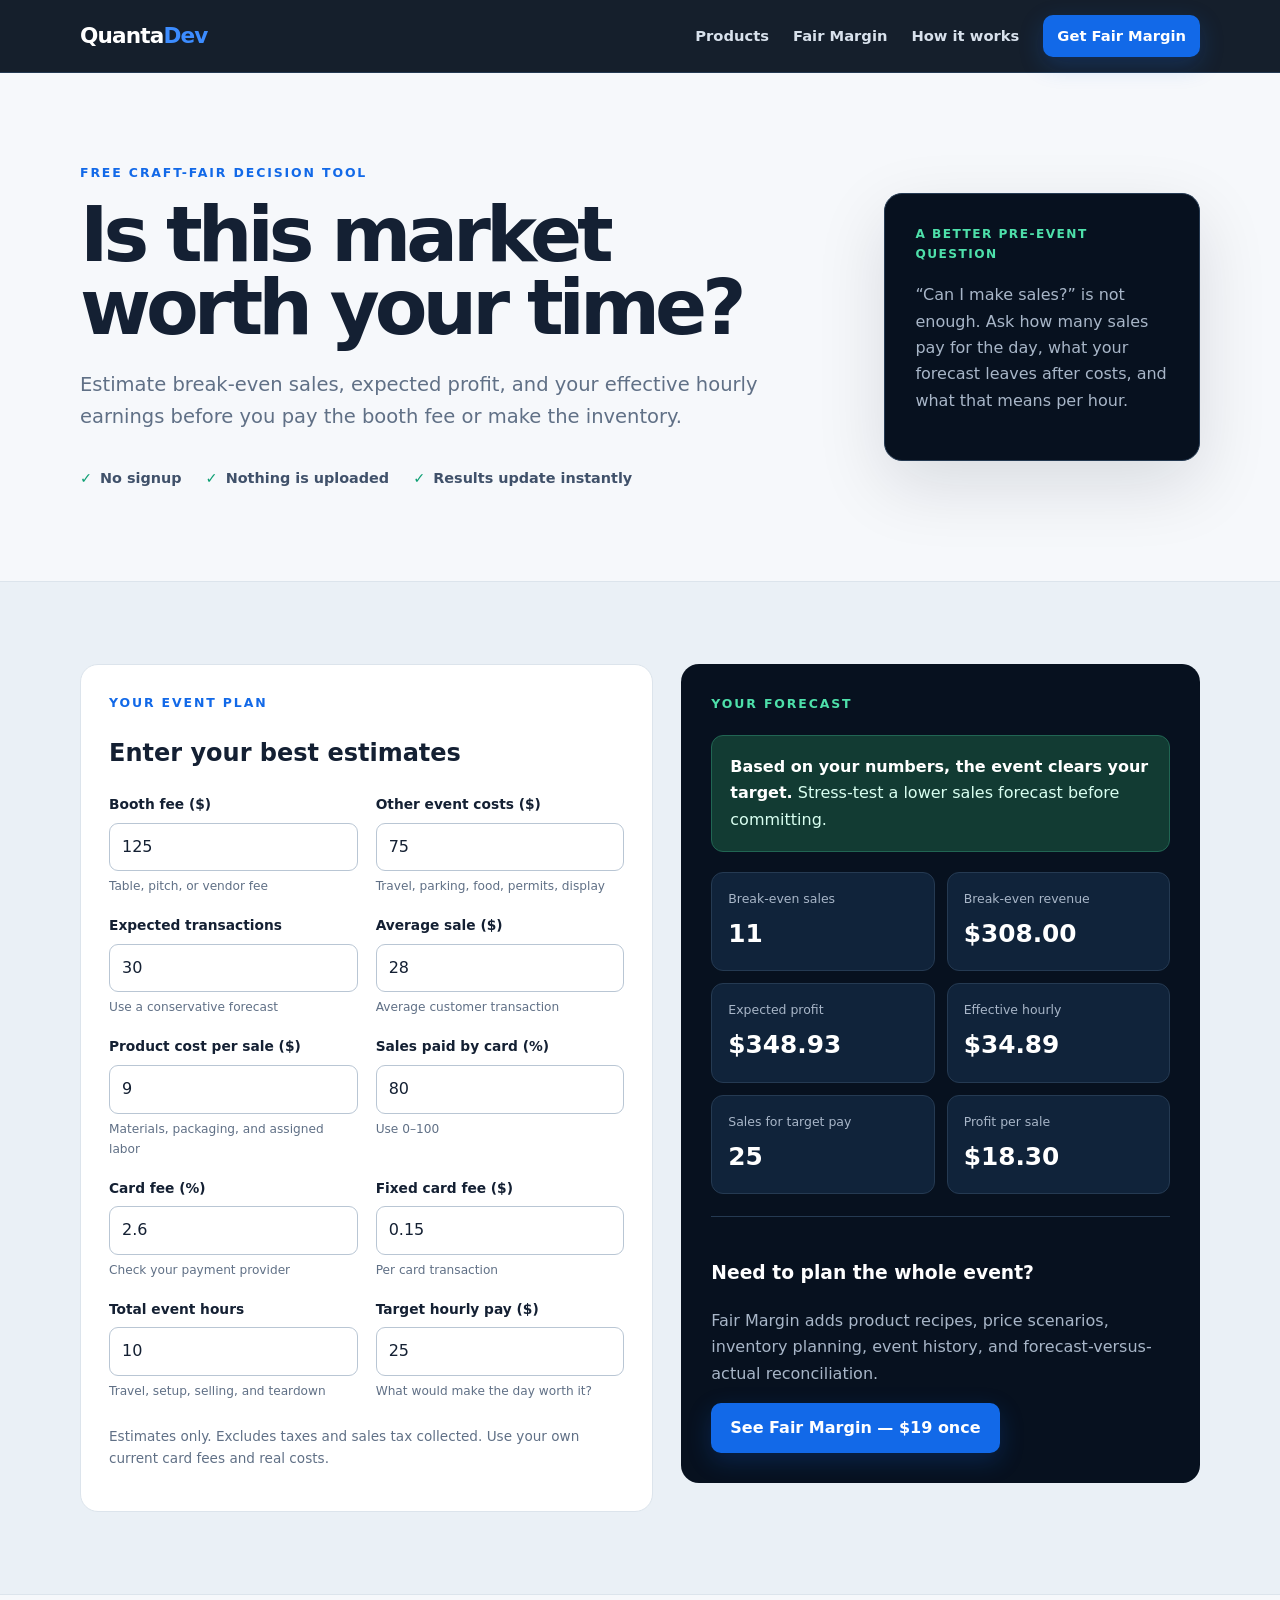
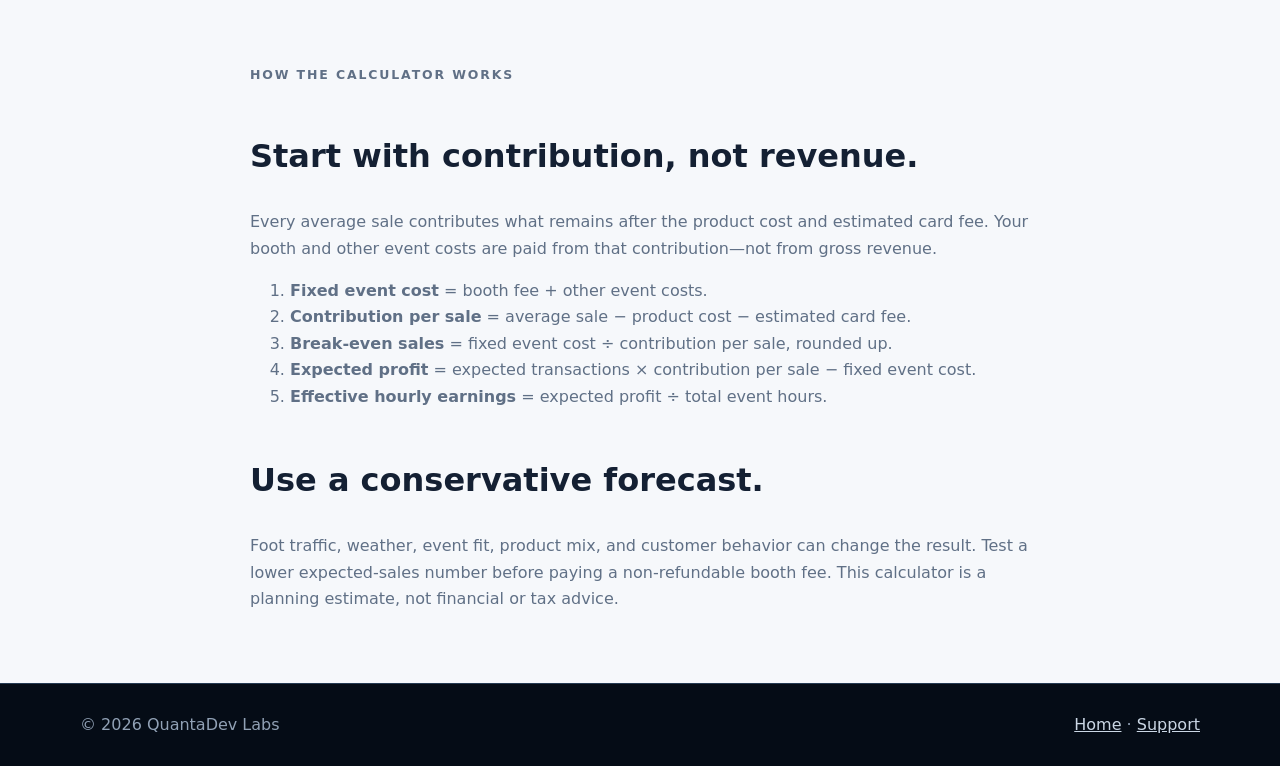
==== craft-fair-calculator.html @ b944c866 "Add craft fair calculator and refresh storefront" ====
<!doctype html><html lang="en"><head><meta charset="utf-8"><meta name="viewport" content="width=device-width,initial-scale=1"><title>Free Craft Fair Profit Calculator | QuantaDev Labs</title><meta name="description" content="Estimate craft-fair break-even sales, expected profit, effective hourly earnings, and sales needed to hit your target pay. Free, private, and no signup required."><link rel="canonical" href="https://www.quantadev.xyz/craft-fair-calculator.html"><meta property="og:title" content="Free Craft Fair Profit & Break-Even Calculator"><meta property="og:description" content="See whether a craft fair is worth the booth fee before you commit."><meta property="og:type" content="website"><meta property="og:url" content="https://www.quantadev.xyz/craft-fair-calculator.html"><meta name="theme-color" content="#07111f"><link rel="stylesheet" href="styles.css"><script type="application/ld+json">{"@context":"https://schema.org","@type":"WebApplication","name":"Craft Fair Profit Calculator","url":"https://www.quantadev.xyz/craft-fair-calculator.html","applicationCategory":"BusinessApplication","operatingSystem":"Any modern web browser","offers":{"@type":"Offer","price":"0","priceCurrency":"USD"}}</script></head>
<body><a class="skip-link" href="#main">Skip to content</a><header class="site-header"><div class="shell nav-wrap"><a class="brand" href="index.html">Quanta<span>Dev</span></a><nav aria-label="Main navigation"><a href="index.html#products">Products</a><a href="fair-margin.html">Fair Margin</a><a href="#how">How it works</a><a class="button button-small" href="https://payhip.com/b/0EDwq" rel="noopener">Get Fair Margin</a></nav></div></header>
<main id="main"><section class="hero shell product-hero"><div class="hero-copy"><p class="eyebrow">Free craft-fair decision tool</p><h1>Is this market worth your time?</h1><p class="lede">Estimate break-even sales, expected profit, and your effective hourly earnings before you pay the booth fee or make the inventory.</p><ul class="trust-list"><li>No signup</li><li>Nothing is uploaded</li><li>Results update instantly</li></ul></div><aside class="hero-card"><div class="result-kicker">A better pre-event question</div><p>“Can I make sales?” is not enough. Ask how many sales pay for the day, what your forecast leaves after costs, and what that means per hour.</p></aside></section>
<section class="section section-tint"><div class="shell calculator-layout"><form class="calculator-panel" id="calculator" novalidate><p class="eyebrow">Your event plan</p><h2>Enter your best estimates</h2><div class="input-grid">
<div class="field"><label for="boothFee">Booth fee ($)</label><input id="boothFee" name="boothFee" type="number" min="0" step="0.01" value="125" inputmode="decimal"><small>Table, pitch, or vendor fee</small></div>
<div class="field"><label for="otherFixed">Other event costs ($)</label><input id="otherFixed" name="otherFixed" type="number" min="0" step="0.01" value="75" inputmode="decimal"><small>Travel, parking, food, permits, display</small></div>
<div class="field"><label for="expectedSales">Expected transactions</label><input id="expectedSales" name="expectedSales" type="number" min="0" step="1" value="30" inputmode="numeric"><small>Use a conservative forecast</small></div>
<div class="field"><label for="averageSale">Average sale ($)</label><input id="averageSale" name="averageSale" type="number" min="0" step="0.01" value="28" inputmode="decimal"><small>Average customer transaction</small></div>
<div class="field"><label for="productCost">Product cost per sale ($)</label><input id="productCost" name="productCost" type="number" min="0" step="0.01" value="9" inputmode="decimal"><small>Materials, packaging, and assigned labor</small></div>
<div class="field"><label for="cardShare">Sales paid by card (%)</label><input id="cardShare" name="cardShare" type="number" min="0" max="100" step="1" value="80" inputmode="decimal"><small>Use 0–100</small></div>
<div class="field"><label for="cardRate">Card fee (%)</label><input id="cardRate" name="cardRate" type="number" min="0" max="100" step="0.01" value="2.6" inputmode="decimal"><small>Check your payment provider</small></div>
<div class="field"><label for="cardFixed">Fixed card fee ($)</label><input id="cardFixed" name="cardFixed" type="number" min="0" step="0.01" value="0.15" inputmode="decimal"><small>Per card transaction</small></div>
<div class="field"><label for="hours">Total event hours</label><input id="hours" name="hours" type="number" min="0" step="0.5" value="10" inputmode="decimal"><small>Travel, setup, selling, and teardown</small></div>
<div class="field"><label for="hourlyTarget">Target hourly pay ($)</label><input id="hourlyTarget" name="hourlyTarget" type="number" min="0" step="0.01" value="25" inputmode="decimal"><small>What would make the day worth it?</small></div></div><p class="formula-note">Estimates only. Excludes taxes and sales tax collected. Use your own current card fees and real costs.</p></form>
<aside class="calculator-results"><p class="eyebrow">Your forecast</p><div id="resultSummary" class="result-summary" role="status" aria-live="polite" aria-atomic="true"><strong>Based on your numbers, the event clears your target.</strong></div><div class="metric-grid"><div class="metric"><span>Break-even sales</span><strong id="breakEvenSales">—</strong></div><div class="metric"><span>Break-even revenue</span><strong id="breakEvenRevenue">—</strong></div><div class="metric"><span>Expected profit</span><strong id="expectedProfit">—</strong></div><div class="metric"><span>Effective hourly</span><strong id="hourlyProfit">—</strong></div><div class="metric"><span>Sales for target pay</span><strong id="targetSales">—</strong></div><div class="metric"><span>Profit per sale</span><strong id="contribution">—</strong></div></div><p id="warning" class="warning" hidden></p><div class="upgrade-card"><h3>Need to plan the whole event?</h3><p>Fair Margin adds product recipes, price scenarios, inventory planning, event history, and forecast-versus-actual reconciliation.</p><a class="button" href="fair-margin.html">See Fair Margin — $19 once</a></div></aside></div></section>
<article class="article-copy shell" id="how"><p class="eyebrow">How the calculator works</p><h2>Start with contribution, not revenue.</h2><p>Every average sale contributes what remains after the product cost and estimated card fee. Your booth and other event costs are paid from that contribution—not from gross revenue.</p><ol><li><strong>Fixed event cost</strong> = booth fee + other event costs.</li><li><strong>Contribution per sale</strong> = average sale − product cost − estimated card fee.</li><li><strong>Break-even sales</strong> = fixed event cost ÷ contribution per sale, rounded up.</li><li><strong>Expected profit</strong> = expected transactions × contribution per sale − fixed event cost.</li><li><strong>Effective hourly earnings</strong> = expected profit ÷ total event hours.</li></ol><h2>Use a conservative forecast.</h2><p>Foot traffic, weather, event fit, product mix, and customer behavior can change the result. Test a lower expected-sales number before paying a non-refundable booth fee. This calculator is a planning estimate, not financial or tax advice.</p></article></main>
<footer class="site-footer"><div class="shell footer-row"><span>© 2026 QuantaDev Labs</span><span><a href="index.html">Home</a> · <a href="mailto:support.team@quantadev.xyz">Support</a></span></div></footer><script src="calculator.js"></script></body></html>
---- styles.css ----
:root{--bg:#07111f;--surface:#10233a;--paper:#f6f8fb;--white:#fff;--text:#142033;--muted:#607086;--muted-dark:#a8b6c8;--line:#dce4ec;--line-dark:#253a52;--blue:#3c8cff;--blue-deep:#1269e8;--green:#4ee0aa;--shadow:0 24px 70px rgba(7,17,31,.12);--radius:18px}
*{box-sizing:border-box}html{scroll-behavior:smooth}body{margin:0;background:var(--paper);color:var(--text);font:16px/1.65 Inter,ui-sans-serif,system-ui,-apple-system,"Segoe UI",sans-serif}a{color:inherit}button,input{font:inherit}.shell{width:min(1120px,calc(100% - 40px));margin-inline:auto}.narrow{max-width:820px}.skip-link{position:fixed;left:16px;top:-80px;z-index:99;background:#fff;color:#000;padding:10px 14px;border-radius:8px}.skip-link:focus{top:16px}.site-header{position:sticky;top:0;z-index:20;background:rgba(7,17,31,.94);backdrop-filter:blur(18px);border-bottom:1px solid var(--line-dark)}.nav-wrap{min-height:72px;display:flex;align-items:center;justify-content:space-between;gap:24px}.brand{color:#fff;text-decoration:none;font-size:1.35rem;font-weight:900;letter-spacing:-.04em}.brand span{color:var(--blue)}nav{display:flex;align-items:center;gap:24px}nav a{color:#d8e1ec;text-decoration:none;font-weight:650;font-size:.92rem}nav a:hover{color:#fff}.button{display:inline-flex;align-items:center;justify-content:center;min-height:48px;padding:12px 19px;border:0;border-radius:10px;background:var(--blue-deep);color:#fff;text-decoration:none;font-weight:800;box-shadow:0 8px 24px rgba(18,105,232,.22);transition:transform .18s ease,background .18s ease}.button:hover{background:#075dce;transform:translateY(-1px)}.button-small{min-height:40px;padding:9px 14px}.button-secondary{background:var(--bg);box-shadow:none}.text-link{color:var(--blue-deep);font-weight:800;text-decoration:none}.hero{padding-block:90px;display:grid;grid-template-columns:minmax(0,1.4fr) minmax(300px,.6fr);gap:68px;align-items:center}.hero-copy{max-width:730px}.eyebrow{margin:0 0 14px;color:var(--blue-deep);font-size:.78rem;font-weight:900;letter-spacing:.15em;text-transform:uppercase}.hero h1{margin:0 0 24px;font-size:clamp(3.1rem,7vw,6.2rem);line-height:.96;letter-spacing:-.065em;max-width:900px}.product-hero h1{font-size:clamp(3rem,6vw,5.2rem)}.lede{font-size:1.22rem;color:var(--muted);max-width:710px}.button-row{display:flex;align-items:center;gap:20px;flex-wrap:wrap;margin-top:30px}.microcopy{color:var(--muted);font-size:.86rem;margin-top:16px}.trust-list{display:flex;gap:24px;flex-wrap:wrap;padding:0;margin:34px 0 0;list-style:none;color:#40516a;font-weight:700;font-size:.9rem}.trust-list li::before{content:"✓";color:#0d9f73;margin-right:8px}.hero-card{background:var(--bg);color:#fff;padding:30px;border-radius:var(--radius);box-shadow:var(--shadow);border:1px solid var(--line-dark)}.hero-card p{color:var(--muted-dark)}.result-kicker{font-size:.76rem;color:var(--green);font-weight:900;letter-spacing:.12em;text-transform:uppercase;margin-bottom:18px}.hero-metric{display:flex;justify-content:space-between;align-items:end;padding:15px 0;border-bottom:1px solid var(--line-dark)}.hero-metric span{color:var(--muted-dark)}.hero-metric strong{font-size:1.35rem}.flow-step{display:flex;align-items:center;gap:16px;padding:14px 0;border-bottom:1px solid var(--line-dark)}.flow-step b{display:grid;place-items:center;width:34px;height:34px;border-radius:50%;background:#173a60;color:var(--green);font-size:.8rem}.section{padding-block:82px}.section-tint{background:#eaf0f6;border-block:1px solid var(--line)}.section-dark{background:var(--bg);color:#fff}.section-dark .eyebrow{color:var(--green)}.section-dark .lede,.section-dark p{color:var(--muted-dark)}.section-dark a{color:#fff}.section-heading{max-width:700px;margin-bottom:38px}.section-heading h2,.split-callout h2,.purchase-box h2,.section-dark h2{font-size:clamp(2rem,4vw,3.3rem);line-height:1.08;letter-spacing:-.045em;margin:0 0 14px}.section-heading p{color:var(--muted);font-size:1.05rem}.product-grid{display:grid;grid-template-columns:1.15fr .85fr;gap:24px}.product-card,.feature-card,.panel{background:#fff;border:1px solid var(--line);border-radius:var(--radius);padding:30px}.product-featured{box-shadow:var(--shadow);border-color:#b7d2f6}.card-topline{display:flex;justify-content:space-between;align-items:center;gap:16px}.pill{display:inline-flex;padding:6px 9px;border-radius:999px;background:#ddecff;color:#0d5fc5;font-size:.76rem;font-weight:900;text-transform:uppercase;letter-spacing:.06em}.price{font-weight:900}.product-card h3{font-size:2rem;margin:24px 0 10px}.product-card p,.feature-card p{color:var(--muted)}.check-list{list-style:none;padding:0;margin:22px 0}.check-list li{position:relative;padding-left:28px;margin:10px 0}.check-list li::before{content:"✓";position:absolute;left:0;color:#0d9f73;font-weight:900}.three-grid{display:grid;grid-template-columns:repeat(3,1fr);gap:20px}.feature-number{font-size:.78rem;color:var(--blue-deep);font-weight:900;letter-spacing:.1em}.feature-card h3{font-size:1.25rem}.split-callout,.purchase-box{display:grid;grid-template-columns:1.35fr .65fr;gap:60px;align-items:center}.split-callout p{color:var(--muted)}.callout-action{display:flex;flex-direction:column;align-items:flex-start;gap:12px}.callout-action small{color:var(--muted)}.section-dark .callout-action small{color:var(--muted-dark)}.included-grid{display:grid;grid-template-columns:1fr 1fr;gap:20px}.faq{max-width:900px}.faq details{background:#fff;border:1px solid var(--line);border-radius:12px;padding:18px 20px;margin:12px 0}.faq summary{font-weight:850;cursor:pointer}.faq details p{color:var(--muted)}.disclaimer{color:var(--muted);font-size:.86rem;margin-top:30px}.site-footer{background:#050c16;color:#91a1b5;padding:28px 0;border-top:1px solid var(--line-dark)}.footer-row{display:flex;justify-content:space-between;gap:18px;flex-wrap:wrap}.site-footer a{color:#cbd7e5}.calculator-layout{display:grid;grid-template-columns:minmax(0,1.05fr) minmax(320px,.95fr);gap:28px;align-items:start}.calculator-panel{background:#fff;border:1px solid var(--line);border-radius:var(--radius);padding:28px}.input-grid{display:grid;grid-template-columns:1fr 1fr;gap:18px}.field label{display:block;font-size:.86rem;font-weight:800;margin-bottom:7px}.field small{display:block;color:var(--muted);font-size:.76rem;margin-top:5px}.field input{width:100%;min-height:46px;border:1px solid #b9c6d4;border-radius:9px;padding:10px 12px;background:#fff;color:var(--text)}.field input:focus{outline:3px solid rgba(60,140,255,.2);border-color:var(--blue)}.calculator-results{position:sticky;top:96px;background:var(--bg);color:#fff;border-radius:var(--radius);padding:30px}.calculator-results .eyebrow{color:var(--green)}.metric-grid{display:grid;grid-template-columns:1fr 1fr;gap:12px}.metric{background:var(--surface);border:1px solid var(--line-dark);border-radius:12px;padding:16px}.metric span{display:block;color:var(--muted-dark);font-size:.78rem}.metric strong{display:block;font-size:1.55rem;margin-top:4px}.result-summary{padding:18px;border-radius:12px;background:#123b33;border:1px solid #216553;margin:20px 0;color:#d9fff1}.result-summary strong{color:#fff}.warning{padding:14px;border-radius:10px;background:#452a18;color:#ffd9bb;font-size:.86rem}.upgrade-card{margin-top:22px;border-top:1px solid var(--line-dark);padding-top:22px}.upgrade-card p{color:var(--muted-dark)}.formula-note{color:var(--muted);font-size:.85rem;margin-top:24px}.article-copy{max-width:780px;margin:70px auto}.article-copy h2{font-size:2rem;margin-top:44px}.article-copy p,.article-copy li{color:var(--muted)}
@media(max-width:820px){nav a:not(.button){display:none}.hero,.product-grid,.three-grid,.split-callout,.purchase-box,.included-grid,.calculator-layout{grid-template-columns:1fr}.hero{padding-block:60px;gap:36px}.hero h1{font-size:clamp(2.8rem,14vw,4.5rem)}.calculator-results{position:static}.callout-action{align-items:stretch}.callout-action .button{text-align:center}}
@media(max-width:560px){.shell{width:min(100% - 28px,1120px)}.nav-wrap{min-height:64px}.section{padding-block:60px}.input-grid,.metric-grid{grid-template-columns:1fr}.product-card,.feature-card,.calculator-panel,.calculator-results{padding:22px}.trust-list{display:grid;gap:8px}.footer-row{flex-direction:column}}
@media(prefers-reduced-motion:reduce){html{scroll-behavior:auto}.button{transition:none}}
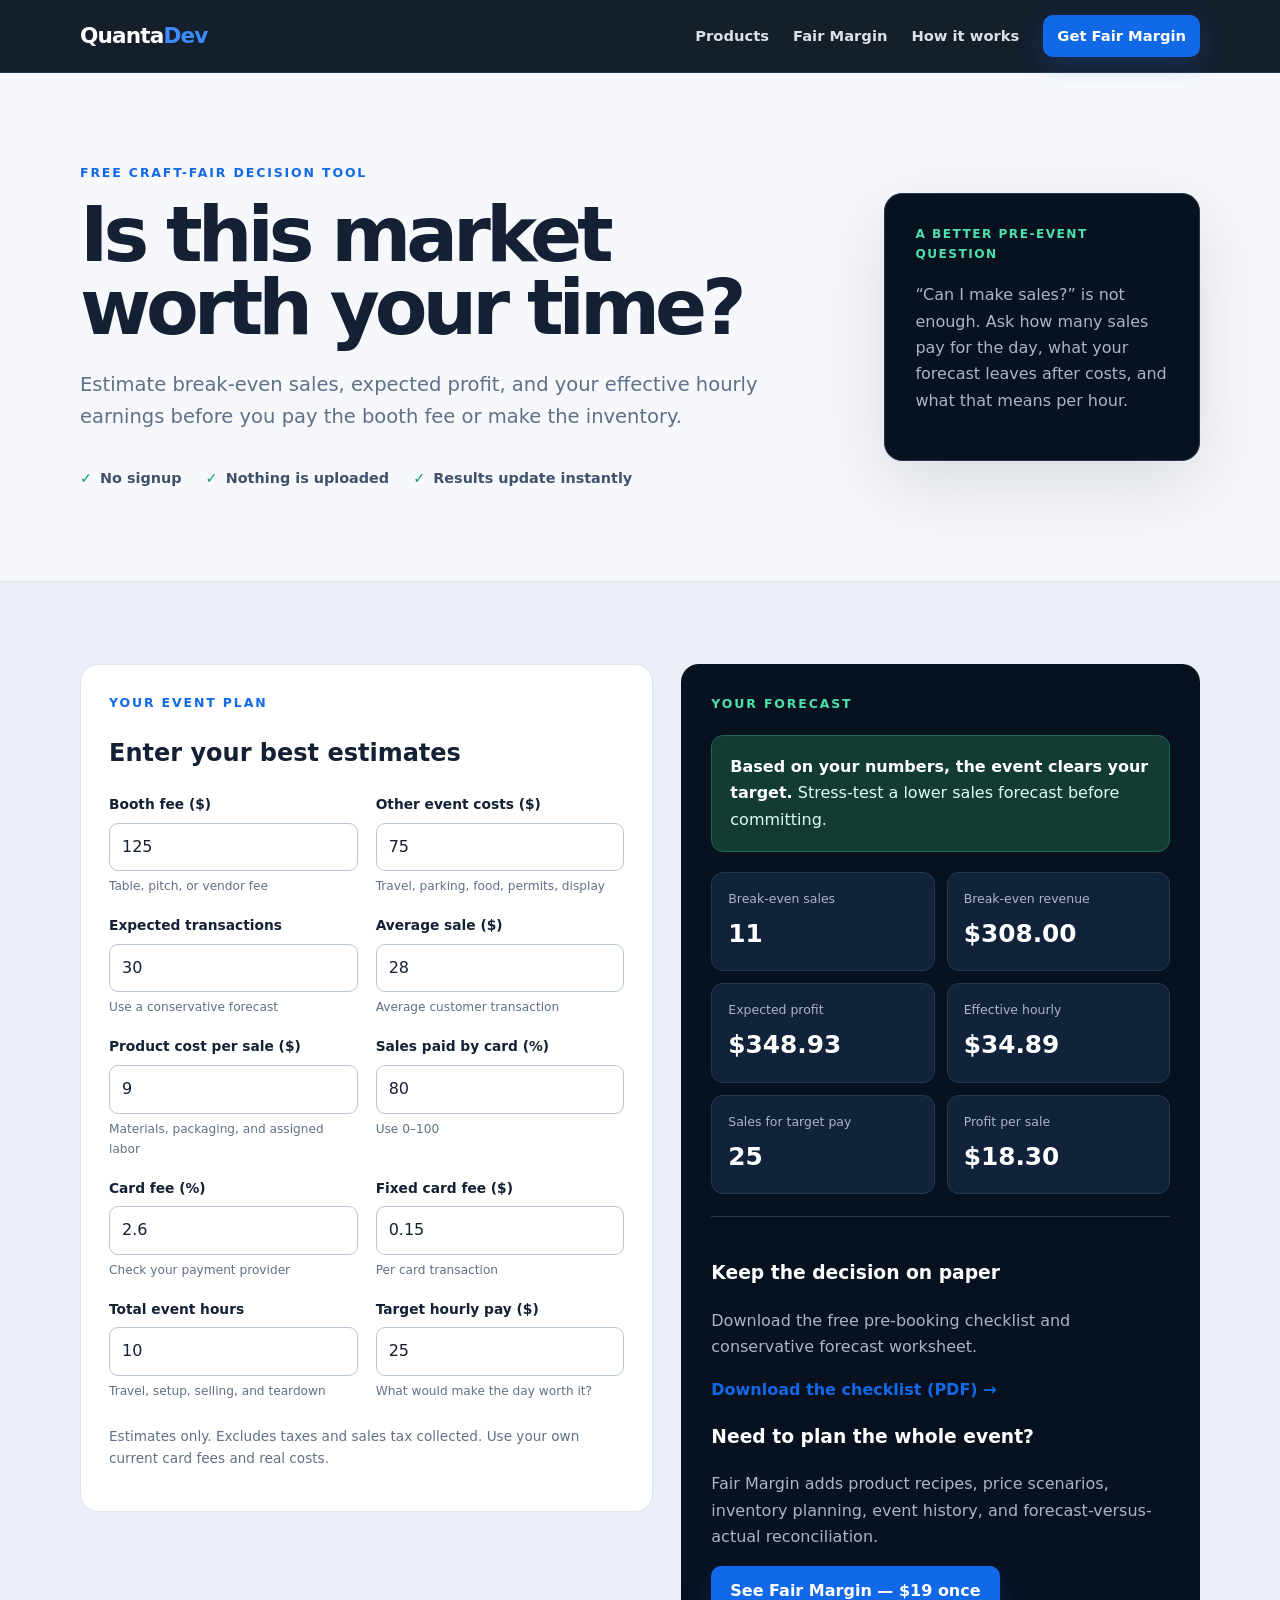
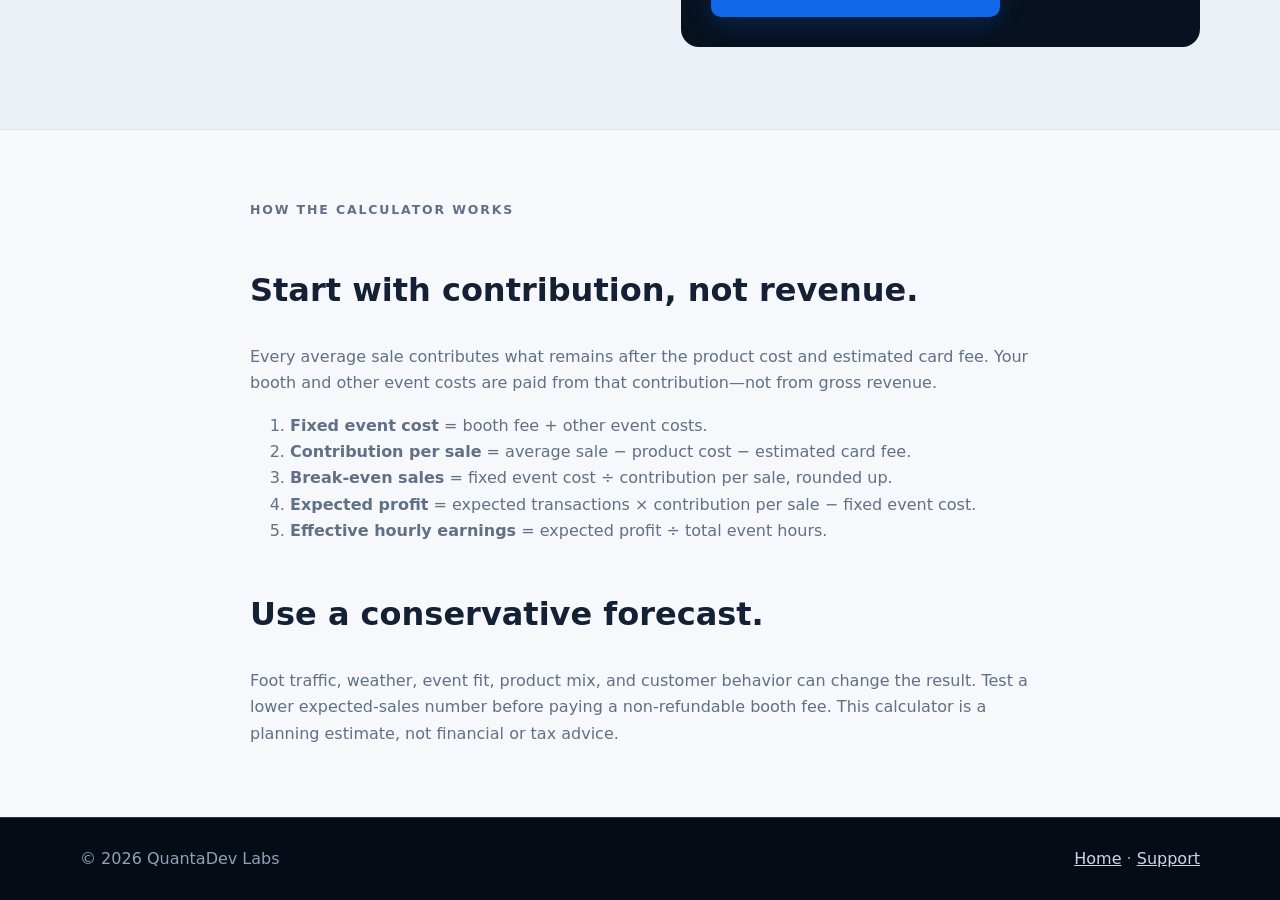
==== commit 421bad53: "Add free craft fair pre-booking checklist" ====
--- a/craft-fair-calculator.html
+++ b/craft-fair-calculator.html
@@ -12,6 +12,6 @@
 <div class="field"><label for="cardFixed">Fixed card fee ($)</label><input id="cardFixed" name="cardFixed" type="number" min="0" step="0.01" value="0.15" inputmode="decimal"><small>Per card transaction</small></div>
 <div class="field"><label for="hours">Total event hours</label><input id="hours" name="hours" type="number" min="0" step="0.5" value="10" inputmode="decimal"><small>Travel, setup, selling, and teardown</small></div>
 <div class="field"><label for="hourlyTarget">Target hourly pay ($)</label><input id="hourlyTarget" name="hourlyTarget" type="number" min="0" step="0.01" value="25" inputmode="decimal"><small>What would make the day worth it?</small></div></div><p class="formula-note">Estimates only. Excludes taxes and sales tax collected. Use your own current card fees and real costs.</p></form>
-<aside class="calculator-results"><p class="eyebrow">Your forecast</p><div id="resultSummary" class="result-summary" role="status" aria-live="polite" aria-atomic="true"><strong>Based on your numbers, the event clears your target.</strong></div><div class="metric-grid"><div class="metric"><span>Break-even sales</span><strong id="breakEvenSales">—</strong></div><div class="metric"><span>Break-even revenue</span><strong id="breakEvenRevenue">—</strong></div><div class="metric"><span>Expected profit</span><strong id="expectedProfit">—</strong></div><div class="metric"><span>Effective hourly</span><strong id="hourlyProfit">—</strong></div><div class="metric"><span>Sales for target pay</span><strong id="targetSales">—</strong></div><div class="metric"><span>Profit per sale</span><strong id="contribution">—</strong></div></div><p id="warning" class="warning" hidden></p><div class="upgrade-card"><h3>Need to plan the whole event?</h3><p>Fair Margin adds product recipes, price scenarios, inventory planning, event history, and forecast-versus-actual reconciliation.</p><a class="button" href="fair-margin.html">See Fair Margin — $19 once</a></div></aside></div></section>
+<aside class="calculator-results"><p class="eyebrow">Your forecast</p><div id="resultSummary" class="result-summary" role="status" aria-live="polite" aria-atomic="true"><strong>Based on your numbers, the event clears your target.</strong></div><div class="metric-grid"><div class="metric"><span>Break-even sales</span><strong id="breakEvenSales">—</strong></div><div class="metric"><span>Break-even revenue</span><strong id="breakEvenRevenue">—</strong></div><div class="metric"><span>Expected profit</span><strong id="expectedProfit">—</strong></div><div class="metric"><span>Effective hourly</span><strong id="hourlyProfit">—</strong></div><div class="metric"><span>Sales for target pay</span><strong id="targetSales">—</strong></div><div class="metric"><span>Profit per sale</span><strong id="contribution">—</strong></div></div><p id="warning" class="warning" hidden></p><div class="upgrade-card"><h3>Keep the decision on paper</h3><p>Download the free pre-booking checklist and conservative forecast worksheet.</p><a class="text-link" href="craft-fair-prebooking-checklist.pdf" download>Download the checklist (PDF) →</a><h3>Need to plan the whole event?</h3><p>Fair Margin adds product recipes, price scenarios, inventory planning, event history, and forecast-versus-actual reconciliation.</p><a class="button" href="fair-margin.html">See Fair Margin — $19 once</a></div></aside></div></section>
 <article class="article-copy shell" id="how"><p class="eyebrow">How the calculator works</p><h2>Start with contribution, not revenue.</h2><p>Every average sale contributes what remains after the product cost and estimated card fee. Your booth and other event costs are paid from that contribution—not from gross revenue.</p><ol><li><strong>Fixed event cost</strong> = booth fee + other event costs.</li><li><strong>Contribution per sale</strong> = average sale − product cost − estimated card fee.</li><li><strong>Break-even sales</strong> = fixed event cost ÷ contribution per sale, rounded up.</li><li><strong>Expected profit</strong> = expected transactions × contribution per sale − fixed event cost.</li><li><strong>Effective hourly earnings</strong> = expected profit ÷ total event hours.</li></ol><h2>Use a conservative forecast.</h2><p>Foot traffic, weather, event fit, product mix, and customer behavior can change the result. Test a lower expected-sales number before paying a non-refundable booth fee. This calculator is a planning estimate, not financial or tax advice.</p></article></main>
 <footer class="site-footer"><div class="shell footer-row"><span>© 2026 QuantaDev Labs</span><span><a href="index.html">Home</a> · <a href="mailto:support.team@quantadev.xyz">Support</a></span></div></footer><script src="calculator.js"></script></body></html>
